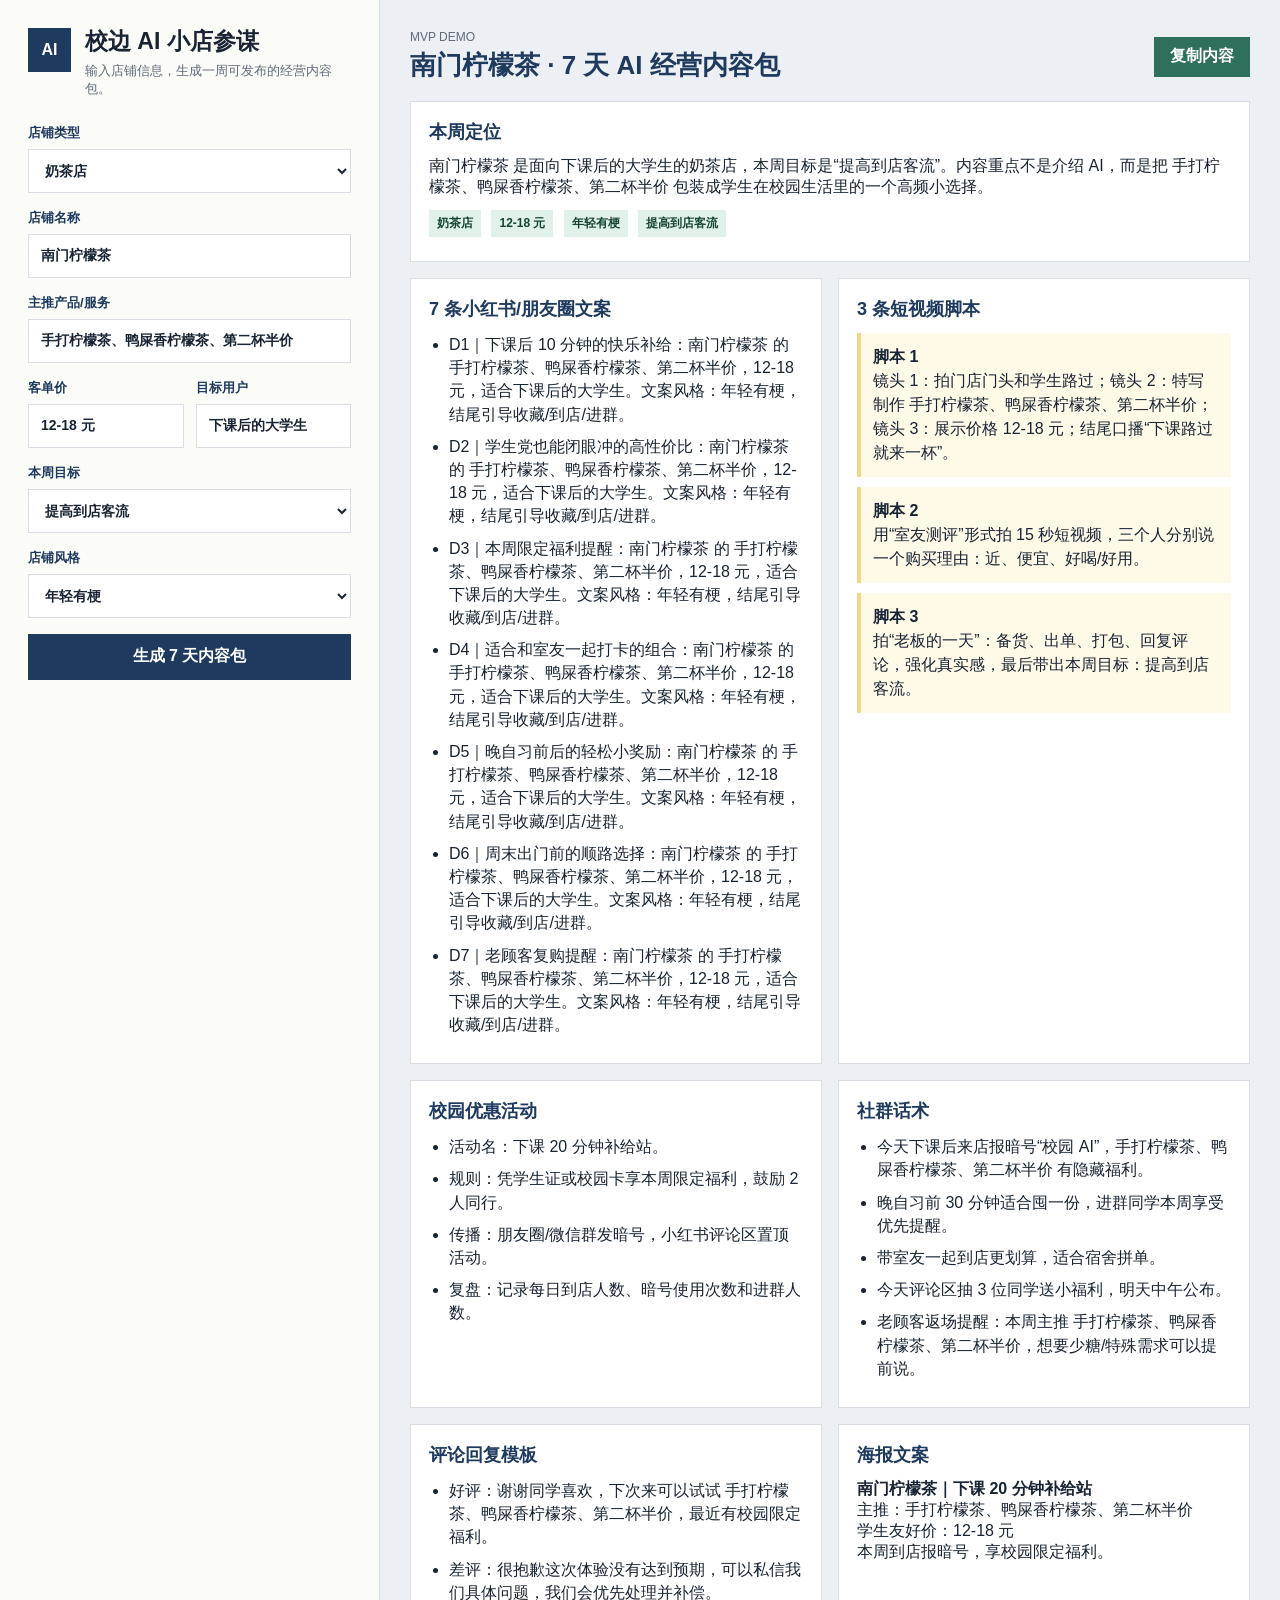
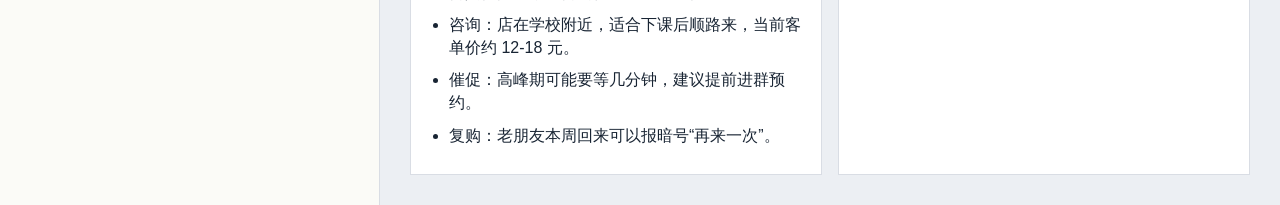
==== prototype/index.html @ ac65cfb4 "Add campus merchant AI validation project" ====
<!doctype html>
<html lang="zh-CN">
<head>
  <meta charset="utf-8" />
  <meta name="viewport" content="width=device-width, initial-scale=1" />
  <title>校边 AI 小店参谋 Demo</title>
  <link rel="stylesheet" href="styles.css" />
</head>
<body>
  <main class="app">
    <aside class="panel input-panel">
      <div class="brand">
        <span class="mark">AI</span>
        <div>
          <h1>校边 AI 小店参谋</h1>
          <p>输入店铺信息，生成一周可发布的经营内容包。</p>
        </div>
      </div>

      <form id="merchantForm">
        <label>
          店铺类型
          <select id="storeType">
            <option>奶茶店</option>
            <option>咖啡店</option>
            <option>小吃店</option>
            <option>美甲店</option>
            <option>打印店</option>
            <option>桌游店</option>
          </select>
        </label>

        <label>
          店铺名称
          <input id="storeName" value="南门柠檬茶" />
        </label>

        <label>
          主推产品/服务
          <input id="product" value="手打柠檬茶、鸭屎香柠檬茶、第二杯半价" />
        </label>

        <div class="row">
          <label>
            客单价
            <input id="price" value="12-18 元" />
          </label>
          <label>
            目标用户
            <input id="audience" value="下课后的大学生" />
          </label>
        </div>

        <label>
          本周目标
          <select id="goal">
            <option>提高到店客流</option>
            <option>推广新品</option>
            <option>提升社群复购</option>
            <option>处理差评</option>
          </select>
        </label>

        <label>
          店铺风格
          <select id="tone">
            <option>年轻有梗</option>
            <option>温柔治愈</option>
            <option>高性价比</option>
            <option>专业可信</option>
          </select>
        </label>

        <button type="submit">生成 7 天内容包</button>
      </form>
    </aside>

    <section class="workspace">
      <div class="toolbar">
        <div>
          <p class="eyebrow">MVP Demo</p>
          <h2 id="outputTitle">南门柠檬茶 · 7 天 AI 经营内容包</h2>
        </div>
        <button id="copyBtn" type="button">复制内容</button>
      </div>

      <div id="output" class="output"></div>
    </section>
  </main>

  <script src="app.js"></script>
</body>
</html>
---- prototype/styles.css ----
:root {
  --ink: #182433;
  --muted: #5f6b7a;
  --line: #d9dde4;
  --paper: #fbfbf7;
  --panel: #ffffff;
  --blue: #1f3a5f;
  --green: #dff1e9;
  --gold: #f3d58b;
}

* {
  box-sizing: border-box;
}

body {
  margin: 0;
  background: #eceff3;
  color: var(--ink);
  font-family: "Microsoft YaHei", "PingFang SC", "Noto Sans SC", Arial, sans-serif;
}

.app {
  min-height: 100vh;
  display: grid;
  grid-template-columns: 380px 1fr;
}

.panel {
  background: var(--paper);
  border-right: 1px solid var(--line);
}

.input-panel {
  padding: 28px;
}

.brand {
  display: flex;
  gap: 14px;
  align-items: flex-start;
  margin-bottom: 26px;
}

.mark {
  width: 44px;
  height: 44px;
  display: grid;
  place-items: center;
  background: var(--blue);
  color: #fff;
  font-weight: 800;
}

h1,
h2,
p {
  margin: 0;
}

h1 {
  font-size: 23px;
  line-height: 1.2;
}

.brand p {
  margin-top: 6px;
  color: var(--muted);
  font-size: 13px;
}

form {
  display: grid;
  gap: 16px;
}

label {
  display: grid;
  gap: 7px;
  color: var(--blue);
  font-size: 13px;
  font-weight: 700;
}

input,
select {
  width: 100%;
  border: 1px solid var(--line);
  background: #fff;
  color: var(--ink);
  padding: 12px;
  min-height: 44px;
  font: inherit;
  font-size: 14px;
  outline: none;
}

input:focus,
select:focus {
  border-color: var(--blue);
  box-shadow: 0 0 0 3px rgba(31, 58, 95, 0.12);
}

.row {
  display: grid;
  grid-template-columns: 1fr 1fr;
  gap: 12px;
}

button {
  min-height: 46px;
  border: 0;
  background: var(--blue);
  color: #fff;
  font: inherit;
  font-weight: 800;
  cursor: pointer;
}

button:hover {
  filter: brightness(1.07);
}

.workspace {
  padding: 30px;
  overflow: auto;
}

.toolbar {
  display: flex;
  justify-content: space-between;
  gap: 20px;
  align-items: center;
  margin-bottom: 18px;
}

.eyebrow {
  color: var(--muted);
  font-size: 12px;
  letter-spacing: 0;
  text-transform: uppercase;
  margin-bottom: 4px;
}

h2 {
  font-size: 26px;
  color: var(--blue);
}

#copyBtn {
  width: 96px;
  min-height: 40px;
  background: #2f6f5e;
}

.output {
  display: grid;
  grid-template-columns: repeat(2, minmax(260px, 1fr));
  gap: 16px;
}

.card {
  background: var(--panel);
  border: 1px solid var(--line);
  padding: 18px;
}

.card.wide {
  grid-column: 1 / -1;
}

.card h3 {
  margin: 0 0 12px;
  color: var(--blue);
  font-size: 18px;
}

.card ul {
  margin: 0;
  padding-left: 20px;
}

.card li {
  margin-bottom: 9px;
  line-height: 1.45;
}

.script {
  display: grid;
  gap: 10px;
}

.script-block {
  border-left: 4px solid var(--gold);
  background: #fff9e8;
  padding: 12px;
  line-height: 1.5;
}

.tag {
  display: inline-block;
  margin-right: 6px;
  margin-bottom: 6px;
  padding: 5px 8px;
  background: var(--green);
  color: #174434;
  font-size: 12px;
  font-weight: 700;
}

@media (max-width: 860px) {
  .app {
    grid-template-columns: 1fr;
  }

  .panel {
    border-right: 0;
    border-bottom: 1px solid var(--line);
  }

  .output {
    grid-template-columns: 1fr;
  }

  .toolbar {
    align-items: flex-start;
    flex-direction: column;
  }

  #copyBtn {
    width: 100%;
  }
}
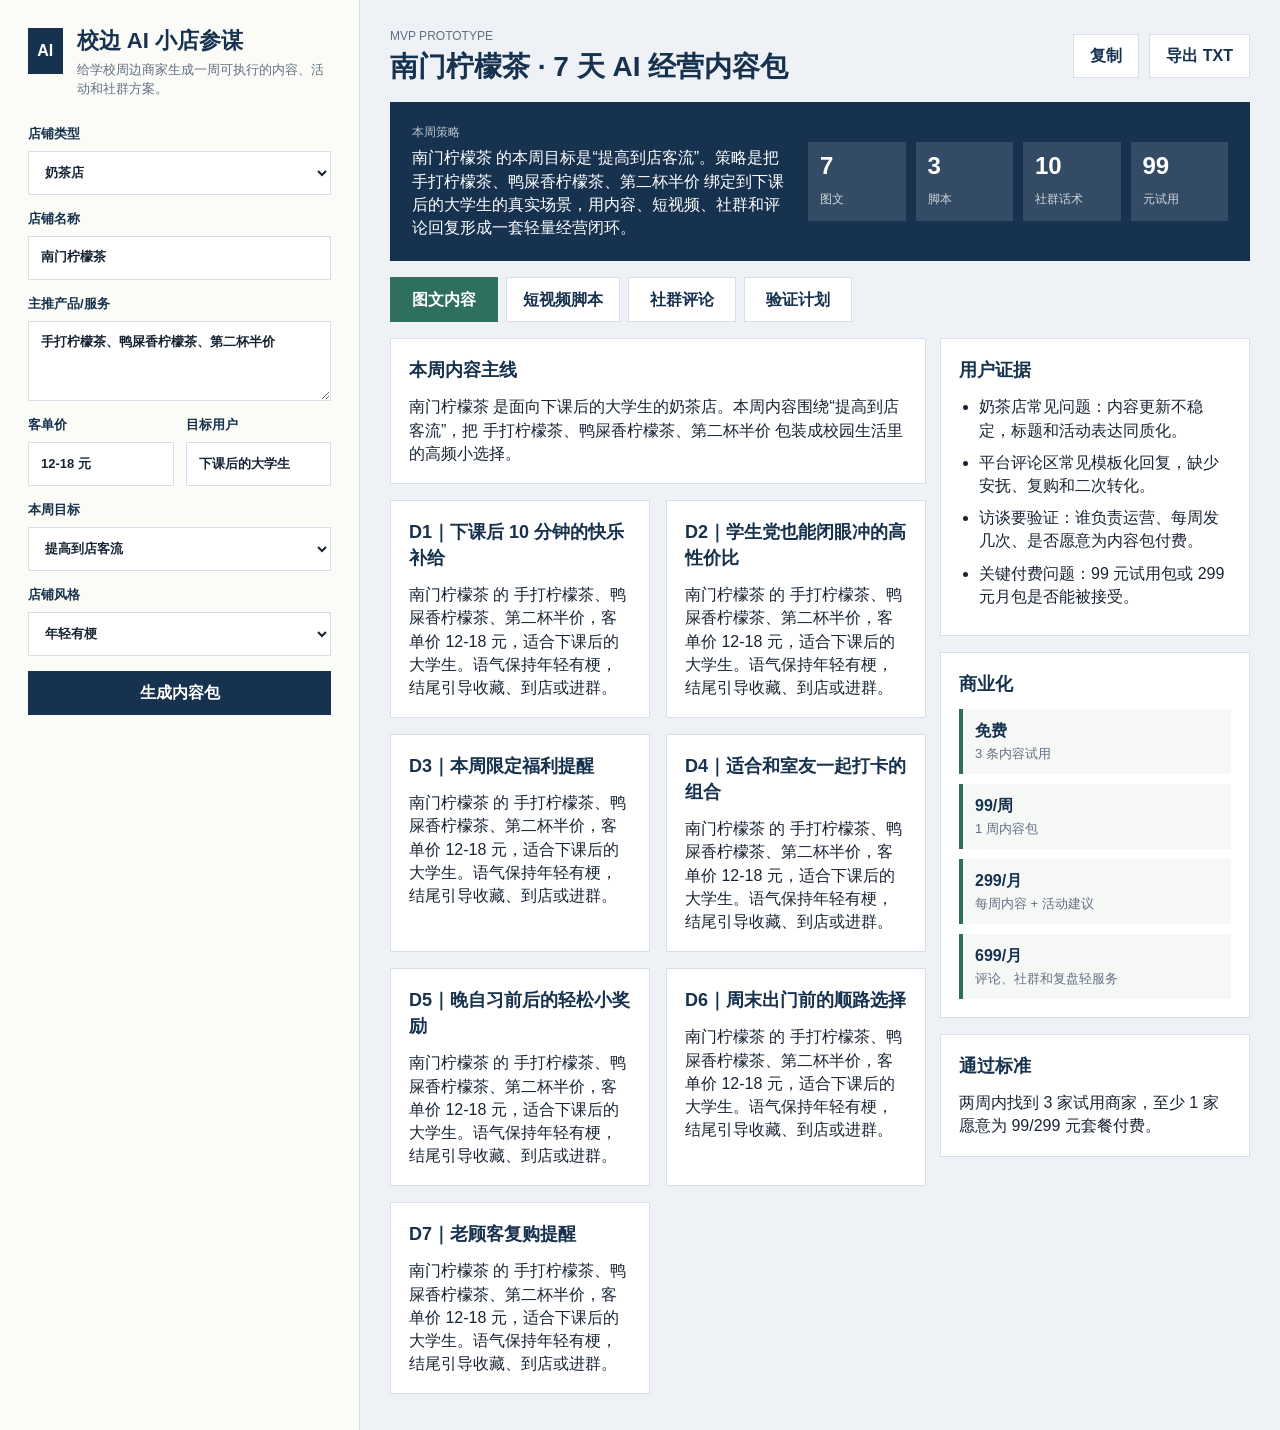
==== commit 52369fd0: "Polish MVP prototype interface" ====
--- a/prototype/index.html
+++ b/prototype/index.html
@@ -7,17 +7,17 @@
   <link rel="stylesheet" href="styles.css" />
 </head>
 <body>
-  <main class="app">
-    <aside class="panel input-panel">
+  <main class="app-shell">
+    <aside class="sidebar">
       <div class="brand">
-        <span class="mark">AI</span>
+        <div class="brand-mark">AI</div>
         <div>
           <h1>校边 AI 小店参谋</h1>
-          <p>输入店铺信息，生成一周可发布的经营内容包。</p>
+          <p>给学校周边商家生成一周可执行的内容、活动和社群方案。</p>
         </div>
       </div>
 
-      <form id="merchantForm">
+      <form id="merchantForm" class="merchant-form">
         <label>
           店铺类型
           <select id="storeType">
@@ -37,10 +37,10 @@
 
         <label>
           主推产品/服务
-          <input id="product" value="手打柠檬茶、鸭屎香柠檬茶、第二杯半价" />
+          <textarea id="product" rows="3">手打柠檬茶、鸭屎香柠檬茶、第二杯半价</textarea>
         </label>
 
-        <div class="row">
+        <div class="form-grid">
           <label>
             客单价
             <input id="price" value="12-18 元" />
@@ -71,23 +71,71 @@
           </select>
         </label>
 
-        <button type="submit">生成 7 天内容包</button>
+        <button class="primary-btn" type="submit">生成内容包</button>
       </form>
     </aside>
 
     <section class="workspace">
-      <div class="toolbar">
+      <header class="topbar">
         <div>
-          <p class="eyebrow">MVP Demo</p>
+          <p class="eyebrow">MVP Prototype</p>
           <h2 id="outputTitle">南门柠檬茶 · 7 天 AI 经营内容包</h2>
         </div>
-        <button id="copyBtn" type="button">复制内容</button>
+        <div class="actions">
+          <button id="copyBtn" type="button" class="ghost-btn">复制</button>
+          <button id="downloadBtn" type="button" class="ghost-btn">导出 TXT</button>
+        </div>
+      </header>
+
+      <section class="summary-band">
+        <div>
+          <p class="eyebrow">本周策略</p>
+          <p id="strategyText" class="strategy-text"></p>
+        </div>
+        <div class="kpi-strip">
+          <div><strong>7</strong><span>图文</span></div>
+          <div><strong>3</strong><span>脚本</span></div>
+          <div><strong>10</strong><span>社群话术</span></div>
+          <div><strong>99</strong><span>元试用</span></div>
+        </div>
+      </section>
+
+      <nav class="tabs" aria-label="内容类型">
+        <button class="tab active" data-tab="posts" type="button">图文内容</button>
+        <button class="tab" data-tab="scripts" type="button">短视频脚本</button>
+        <button class="tab" data-tab="community" type="button">社群评论</button>
+        <button class="tab" data-tab="validation" type="button">验证计划</button>
+      </nav>
+
+      <div class="content-layout">
+        <section id="output" class="output"></section>
+
+        <aside class="right-rail">
+          <section class="rail-section">
+            <h3>用户证据</h3>
+            <ul id="evidenceList"></ul>
+          </section>
+
+          <section class="rail-section">
+            <h3>商业化</h3>
+            <div class="price-list">
+              <div><strong>免费</strong><span>3 条内容试用</span></div>
+              <div><strong>99/周</strong><span>1 周内容包</span></div>
+              <div><strong>299/月</strong><span>每周内容 + 活动建议</span></div>
+              <div><strong>699/月</strong><span>评论、社群和复盘轻服务</span></div>
+            </div>
+          </section>
+
+          <section class="rail-section">
+            <h3>通过标准</h3>
+            <p>两周内找到 3 家试用商家，至少 1 家愿意为 99/299 元套餐付费。</p>
+          </section>
+        </aside>
       </div>
-
-      <div id="output" class="output"></div>
     </section>
   </main>
 
+  <div id="toast" class="toast" aria-live="polite"></div>
   <script src="app.js"></script>
 </body>
 </html>
--- a/prototype/styles.css
+++ b/prototype/styles.css
@@ -1,12 +1,15 @@
 :root {
   --ink: #182433;
-  --muted: #5f6b7a;
-  --line: #d9dde4;
+  --muted: #627083;
   --paper: #fbfbf7;
+  --canvas: #eef1f5;
   --panel: #ffffff;
-  --blue: #1f3a5f;
-  --green: #dff1e9;
-  --gold: #f3d58b;
+  --line: #d9dde5;
+  --blue: #17324f;
+  --green: #2f6f5e;
+  --mint: #e6f3ee;
+  --gold: #f1d27a;
+  --rose: #f3e6e4;
 }
 
 * {
@@ -15,24 +18,36 @@
 
 body {
   margin: 0;
-  background: #eceff3;
+  background: var(--canvas);
   color: var(--ink);
   font-family: "Microsoft YaHei", "PingFang SC", "Noto Sans SC", Arial, sans-serif;
-}
-
-.app {
+  line-height: 1.45;
+  overflow-x: hidden;
+}
+
+button,
+input,
+select,
+textarea {
+  font: inherit;
+}
+
+button {
+  cursor: pointer;
+}
+
+.app-shell {
   min-height: 100vh;
   display: grid;
-  grid-template-columns: 380px 1fr;
-}
-
-.panel {
+  grid-template-columns: 360px minmax(0, 1fr);
+  max-width: 100vw;
+}
+
+.sidebar {
   background: var(--paper);
   border-right: 1px solid var(--line);
-}
-
-.input-panel {
   padding: 28px;
+  min-width: 0;
 }
 
 .brand {
@@ -42,9 +57,13 @@
   margin-bottom: 26px;
 }
 
-.mark {
-  width: 44px;
-  height: 44px;
+.brand > div:last-child {
+  min-width: 0;
+}
+
+.brand-mark {
+  width: 46px;
+  height: 46px;
   display: grid;
   place-items: center;
   background: var(--blue);
@@ -54,24 +73,27 @@
 
 h1,
 h2,
+h3,
 p {
   margin: 0;
 }
 
 h1 {
-  font-size: 23px;
+  color: var(--blue);
+  font-size: 22px;
   line-height: 1.2;
 }
 
 .brand p {
-  margin-top: 6px;
+  margin-top: 7px;
   color: var(--muted);
   font-size: 13px;
-}
-
-form {
-  display: grid;
-  gap: 16px;
+  overflow-wrap: anywhere;
+}
+
+.merchant-form {
+  display: grid;
+  gap: 15px;
 }
 
 label {
@@ -83,53 +105,65 @@
 }
 
 input,
-select {
+select,
+textarea {
   width: 100%;
   border: 1px solid var(--line);
   background: #fff;
   color: var(--ink);
-  padding: 12px;
+  padding: 11px 12px;
   min-height: 44px;
-  font: inherit;
-  font-size: 14px;
   outline: none;
+  resize: vertical;
 }
 
 input:focus,
-select:focus {
+select:focus,
+textarea:focus {
   border-color: var(--blue);
-  box-shadow: 0 0 0 3px rgba(31, 58, 95, 0.12);
-}
-
-.row {
+  box-shadow: 0 0 0 3px rgba(23, 50, 79, 0.12);
+}
+
+.form-grid {
   display: grid;
   grid-template-columns: 1fr 1fr;
   gap: 12px;
 }
 
-button {
-  min-height: 46px;
+.primary-btn,
+.ghost-btn {
+  min-height: 44px;
   border: 0;
+  font-weight: 800;
+}
+
+.primary-btn {
   background: var(--blue);
   color: #fff;
-  font: inherit;
-  font-weight: 800;
-  cursor: pointer;
-}
-
-button:hover {
-  filter: brightness(1.07);
+}
+
+.ghost-btn {
+  border: 1px solid var(--line);
+  background: #fff;
+  color: var(--blue);
+  padding: 0 16px;
+}
+
+.primary-btn:hover,
+.ghost-btn:hover {
+  filter: brightness(1.04);
 }
 
 .workspace {
-  padding: 30px;
+  padding: 28px 30px 36px;
   overflow: auto;
-}
-
-.toolbar {
+  min-width: 0;
+}
+
+.topbar {
   display: flex;
   justify-content: space-between;
-  gap: 20px;
+  gap: 18px;
   align-items: center;
   margin-bottom: 18px;
 }
@@ -139,95 +173,303 @@
   font-size: 12px;
   letter-spacing: 0;
   text-transform: uppercase;
-  margin-bottom: 4px;
+  margin-bottom: 5px;
 }
 
 h2 {
-  font-size: 26px;
-  color: var(--blue);
-}
-
-#copyBtn {
-  width: 96px;
-  min-height: 40px;
-  background: #2f6f5e;
+  color: var(--blue);
+  font-size: 28px;
+  line-height: 1.2;
+  max-width: 100%;
+  word-break: break-word;
+}
+
+.actions {
+  display: flex;
+  gap: 10px;
+}
+
+.summary-band {
+  display: grid;
+  grid-template-columns: minmax(0, 1fr) 420px;
+  gap: 22px;
+  align-items: center;
+  background: var(--blue);
+  color: #fff;
+  padding: 22px;
+  margin-bottom: 16px;
+}
+
+.summary-band .eyebrow {
+  color: rgba(255, 255, 255, 0.72);
+}
+
+.strategy-text {
+  max-width: 820px;
+  font-size: 16px;
+}
+
+.kpi-strip {
+  display: grid;
+  grid-template-columns: repeat(4, 1fr);
+  gap: 10px;
+}
+
+.kpi-strip div {
+  background: rgba(255, 255, 255, 0.12);
+  padding: 12px;
+  min-height: 70px;
+}
+
+.kpi-strip strong {
+  display: block;
+  font-size: 24px;
+  line-height: 1;
+  margin-bottom: 8px;
+}
+
+.kpi-strip span {
+  font-size: 12px;
+  color: rgba(255, 255, 255, 0.78);
+}
+
+.tabs {
+  display: flex;
+  gap: 8px;
+  margin-bottom: 16px;
+  overflow-x: auto;
+}
+
+.tab {
+  border: 1px solid var(--line);
+  background: var(--panel);
+  color: var(--blue);
+  padding: 10px 16px;
+  min-width: 108px;
+  font-weight: 800;
+}
+
+.tab.active {
+  background: var(--green);
+  border-color: var(--green);
+  color: #fff;
+}
+
+.content-layout {
+  display: grid;
+  grid-template-columns: minmax(0, 1fr) 310px;
+  gap: 16px;
 }
 
 .output {
   display: grid;
   grid-template-columns: repeat(2, minmax(260px, 1fr));
   gap: 16px;
-}
-
-.card {
+  align-content: start;
+}
+
+.content-card,
+.rail-section {
   background: var(--panel);
   border: 1px solid var(--line);
   padding: 18px;
 }
 
-.card.wide {
+.content-card.wide {
   grid-column: 1 / -1;
 }
 
-.card h3 {
-  margin: 0 0 12px;
+.content-card h3,
+.rail-section h3 {
   color: var(--blue);
   font-size: 18px;
-}
-
-.card ul {
+  margin-bottom: 12px;
+}
+
+.content-card ul,
+.rail-section ul {
   margin: 0;
   padding-left: 20px;
 }
 
-.card li {
+.content-card li,
+.rail-section li {
   margin-bottom: 9px;
-  line-height: 1.45;
-}
-
-.script {
+}
+
+.content-card p,
+.rail-section p {
+  color: var(--ink);
+}
+
+.script-card {
+  border-left: 5px solid var(--gold);
+  background: #fff8e3;
+  padding: 14px;
+  margin-bottom: 12px;
+}
+
+.script-card strong {
+  color: var(--blue);
+}
+
+.message-grid {
+  display: grid;
+  grid-template-columns: repeat(2, minmax(0, 1fr));
+  gap: 12px;
+}
+
+.message-item {
+  background: var(--mint);
+  padding: 12px;
+}
+
+.timeline {
+  display: grid;
+  grid-template-columns: repeat(4, minmax(150px, 1fr));
+  gap: 12px;
+}
+
+.timeline-item {
+  border-left: 4px solid var(--blue);
+  background: #f6f7f2;
+  padding: 14px;
+}
+
+.timeline-item strong {
+  display: block;
+  color: var(--blue);
+  margin-bottom: 8px;
+}
+
+.right-rail {
+  display: grid;
+  gap: 16px;
+  align-content: start;
+}
+
+.price-list {
   display: grid;
   gap: 10px;
 }
 
-.script-block {
-  border-left: 4px solid var(--gold);
-  background: #fff9e8;
-  padding: 12px;
-  line-height: 1.5;
-}
-
-.tag {
-  display: inline-block;
-  margin-right: 6px;
-  margin-bottom: 6px;
-  padding: 5px 8px;
-  background: var(--green);
-  color: #174434;
-  font-size: 12px;
-  font-weight: 700;
-}
-
-@media (max-width: 860px) {
-  .app {
+.price-list div {
+  display: grid;
+  gap: 3px;
+  border-left: 4px solid var(--green);
+  background: #f6f8f6;
+  padding: 10px 12px;
+}
+
+.price-list strong {
+  color: var(--blue);
+}
+
+.price-list span {
+  color: var(--muted);
+  font-size: 13px;
+}
+
+.toast {
+  position: fixed;
+  left: 50%;
+  bottom: 24px;
+  transform: translateX(-50%);
+  background: var(--blue);
+  color: #fff;
+  padding: 10px 16px;
+  opacity: 0;
+  pointer-events: none;
+  transition: opacity 160ms ease;
+}
+
+.toast.show {
+  opacity: 1;
+}
+
+@media (max-width: 1120px) {
+  .summary-band,
+  .content-layout {
     grid-template-columns: 1fr;
   }
 
-  .panel {
+  .right-rail {
+    grid-template-columns: repeat(3, minmax(0, 1fr));
+  }
+}
+
+@media (max-width: 820px) {
+  .app-shell {
+    grid-template-columns: minmax(0, 1fr);
+  }
+
+  .sidebar {
     border-right: 0;
     border-bottom: 1px solid var(--line);
   }
 
-  .output {
+  .workspace {
+    padding: 22px;
+  }
+
+  .brand {
+    align-items: center;
+  }
+
+  h1 {
+    font-size: 20px;
+  }
+
+  h2 {
+    font-size: 24px;
+    overflow-wrap: anywhere;
+  }
+
+  .form-grid {
     grid-template-columns: 1fr;
   }
 
-  .toolbar {
-    align-items: flex-start;
+  .topbar,
+  .actions {
+    align-items: stretch;
     flex-direction: column;
   }
 
-  #copyBtn {
+  .output,
+  .message-grid,
+  .timeline,
+  .right-rail,
+  .kpi-strip {
+    grid-template-columns: 1fr;
+  }
+
+  .content-card.wide {
+    grid-column: auto;
+  }
+}
+
+@media (max-width: 480px) {
+  .sidebar,
+  .workspace {
+    padding: 20px;
     width: 100%;
-  }
-}
+    max-width: 100vw;
+  }
+
+  .brand p {
+    font-size: 12px;
+  }
+
+  .summary-band {
+    padding: 18px;
+  }
+
+  .tabs {
+    display: grid;
+    grid-template-columns: 1fr 1fr;
+  }
+
+  .tab {
+    min-width: 0;
+  }
+}
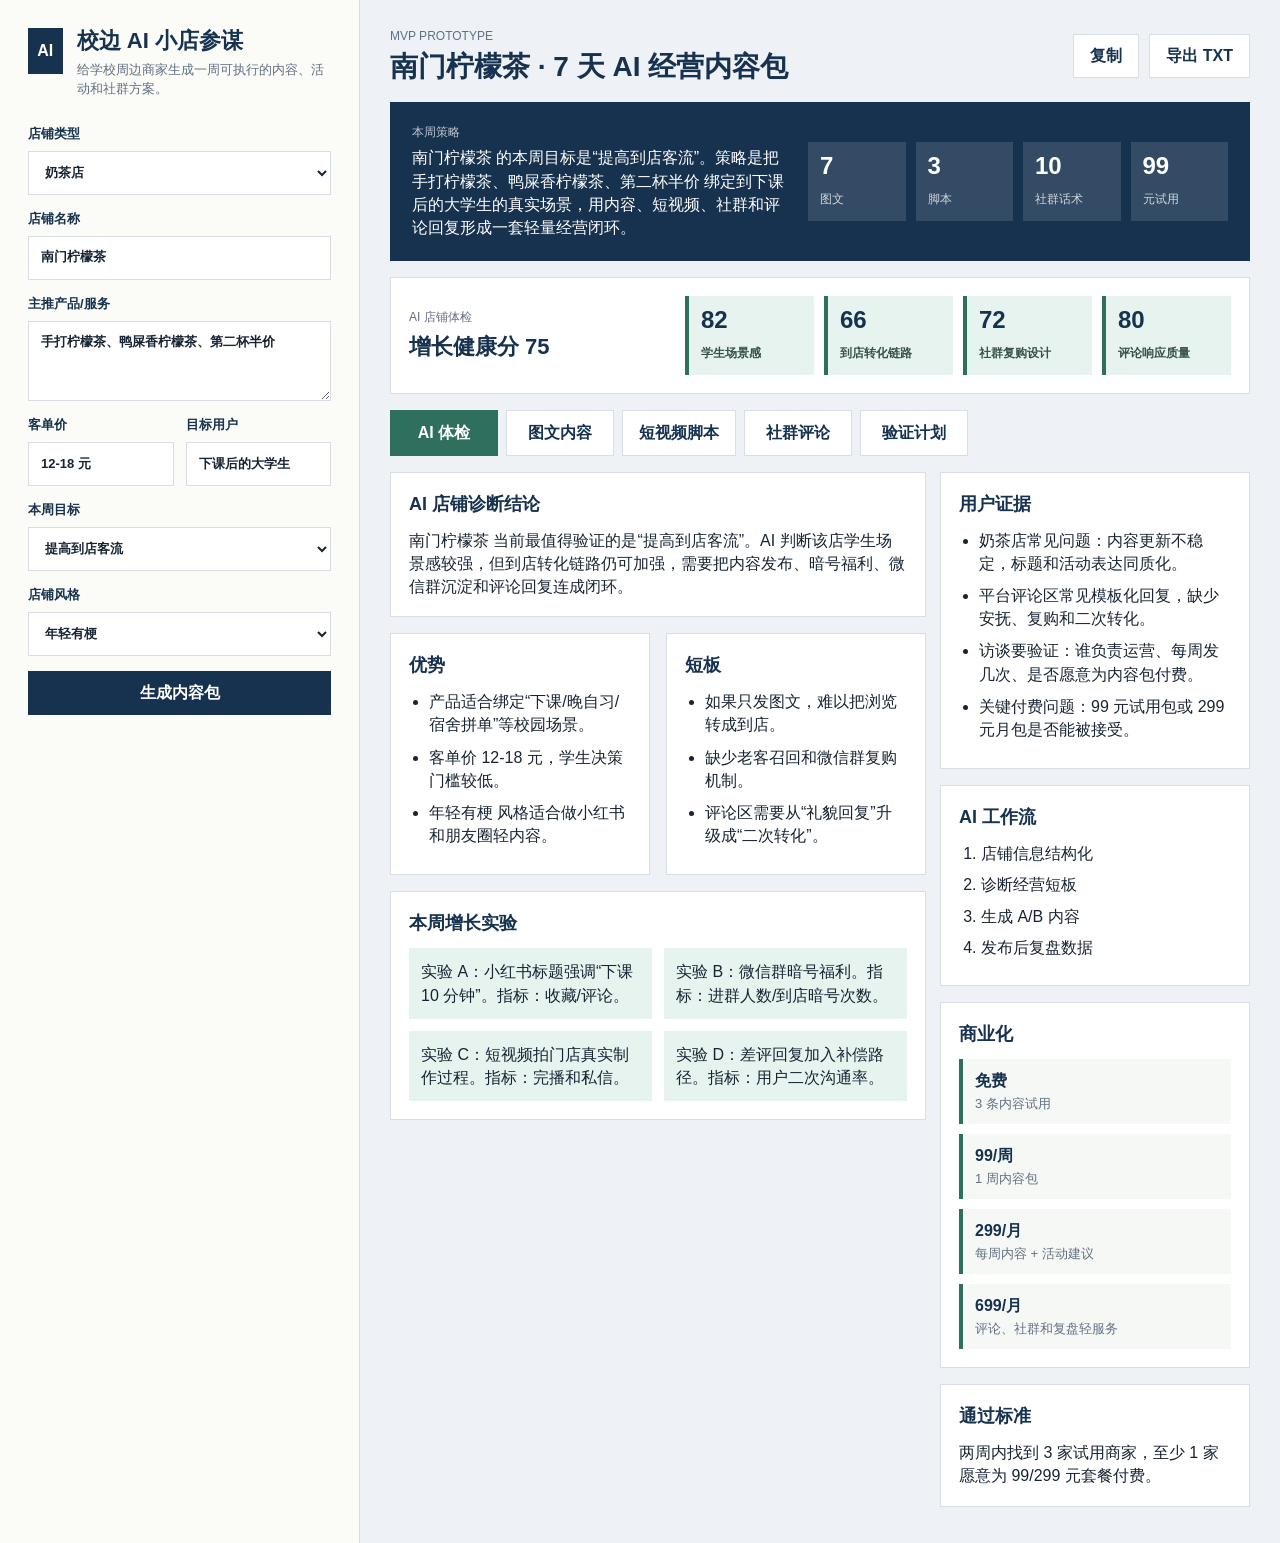
==== commit 65021c82: "Upgrade validation concept and MVP" ====
--- a/prototype/index.html
+++ b/prototype/index.html
@@ -100,8 +100,22 @@
         </div>
       </section>
 
+      <section class="diagnosis-board">
+        <div>
+          <p class="eyebrow">AI 店铺体检</p>
+          <h3 id="healthScore">增长健康分 76</h3>
+        </div>
+        <div class="diagnosis-metrics">
+          <div><strong id="sceneScore">82</strong><span>学生场景感</span></div>
+          <div><strong id="conversionScore">68</strong><span>到店转化链路</span></div>
+          <div><strong id="communityScore">72</strong><span>社群复购设计</span></div>
+          <div><strong id="replyScore">80</strong><span>评论响应质量</span></div>
+        </div>
+      </section>
+
       <nav class="tabs" aria-label="内容类型">
-        <button class="tab active" data-tab="posts" type="button">图文内容</button>
+        <button class="tab active" data-tab="diagnosis" type="button">AI 体检</button>
+        <button class="tab" data-tab="posts" type="button">图文内容</button>
         <button class="tab" data-tab="scripts" type="button">短视频脚本</button>
         <button class="tab" data-tab="community" type="button">社群评论</button>
         <button class="tab" data-tab="validation" type="button">验证计划</button>
@@ -114,6 +128,16 @@
           <section class="rail-section">
             <h3>用户证据</h3>
             <ul id="evidenceList"></ul>
+          </section>
+
+          <section class="rail-section">
+            <h3>AI 工作流</h3>
+            <ol class="workflow-list">
+              <li>店铺信息结构化</li>
+              <li>诊断经营短板</li>
+              <li>生成 A/B 内容</li>
+              <li>发布后复盘数据</li>
+            </ol>
           </section>
 
           <section class="rail-section">
--- a/prototype/styles.css
+++ b/prototype/styles.css
@@ -200,6 +200,49 @@
   margin-bottom: 16px;
 }
 
+.diagnosis-board {
+  display: grid;
+  grid-template-columns: 260px minmax(0, 1fr);
+  gap: 16px;
+  align-items: center;
+  background: var(--panel);
+  border: 1px solid var(--line);
+  padding: 18px;
+  margin-bottom: 16px;
+}
+
+.diagnosis-board h3 {
+  color: var(--blue);
+  font-size: 22px;
+}
+
+.diagnosis-metrics {
+  display: grid;
+  grid-template-columns: repeat(4, 1fr);
+  gap: 10px;
+}
+
+.diagnosis-metrics div {
+  background: var(--mint);
+  border-left: 4px solid var(--green);
+  padding: 12px;
+  min-height: 68px;
+}
+
+.diagnosis-metrics strong {
+  display: block;
+  color: var(--blue);
+  font-size: 24px;
+  line-height: 1;
+  margin-bottom: 8px;
+}
+
+.diagnosis-metrics span {
+  color: #385246;
+  font-size: 12px;
+  font-weight: 700;
+}
+
 .summary-band .eyebrow {
   color: rgba(255, 255, 255, 0.72);
 }
@@ -351,6 +394,15 @@
 .price-list {
   display: grid;
   gap: 10px;
+}
+
+.workflow-list {
+  margin: 0;
+  padding-left: 22px;
+}
+
+.workflow-list li {
+  margin-bottom: 8px;
 }
 
 .price-list div {
@@ -389,6 +441,7 @@
 
 @media (max-width: 1120px) {
   .summary-band,
+  .diagnosis-board,
   .content-layout {
     grid-template-columns: 1fr;
   }
@@ -413,6 +466,8 @@
   }
 
   .brand {
+    display: grid;
+    grid-template-columns: 46px minmax(0, 1fr);
     align-items: center;
   }
 
@@ -423,6 +478,7 @@
   h2 {
     font-size: 24px;
     overflow-wrap: anywhere;
+    word-break: break-all;
   }
 
   .form-grid {
@@ -439,7 +495,8 @@
   .message-grid,
   .timeline,
   .right-rail,
-  .kpi-strip {
+  .kpi-strip,
+  .diagnosis-metrics {
     grid-template-columns: 1fr;
   }
 
@@ -458,6 +515,8 @@
 
   .brand p {
     font-size: 12px;
+    white-space: normal;
+    word-break: break-all;
   }
 
   .summary-band {
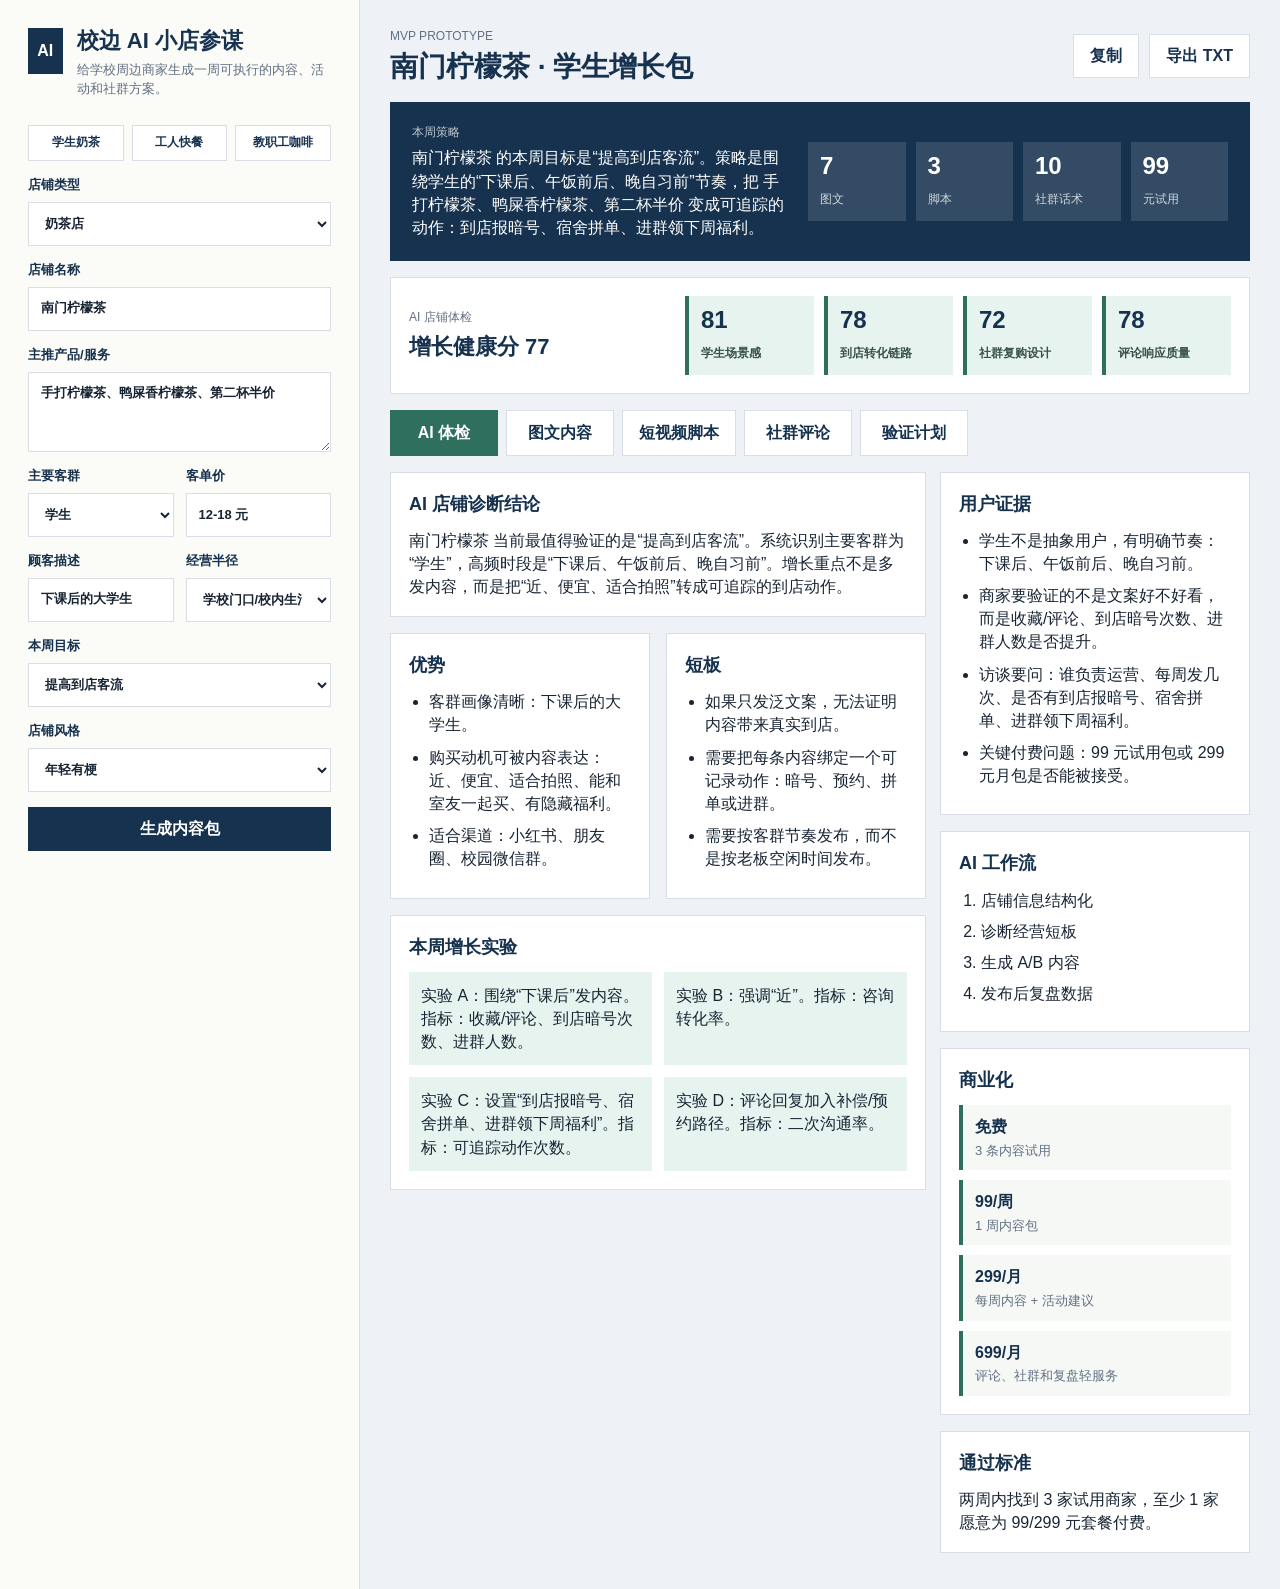
==== commit 5c839e11: "Add audience-driven growth engine" ====
--- a/prototype/index.html
+++ b/prototype/index.html
@@ -18,10 +18,17 @@
       </div>
 
       <form id="merchantForm" class="merchant-form">
+        <div class="preset-row" aria-label="场景样例">
+          <button type="button" data-preset="student">学生奶茶</button>
+          <button type="button" data-preset="worker">工人快餐</button>
+          <button type="button" data-preset="faculty">教职工咖啡</button>
+        </div>
+
         <label>
           店铺类型
           <select id="storeType">
             <option>奶茶店</option>
+            <option>快餐店</option>
             <option>咖啡店</option>
             <option>小吃店</option>
             <option>美甲店</option>
@@ -42,12 +49,35 @@
 
         <div class="form-grid">
           <label>
+            主要客群
+            <select id="audienceType">
+              <option value="student">学生</option>
+              <option value="worker">周边工人</option>
+              <option value="faculty">教职工</option>
+              <option value="resident">社区居民</option>
+              <option value="office">上班族</option>
+              <option value="custom">自定义</option>
+            </select>
+          </label>
+          <label>
             客单价
             <input id="price" value="12-18 元" />
           </label>
+        </div>
+
+        <div class="form-grid">
           <label>
-            目标用户
+            顾客描述
             <input id="audience" value="下课后的大学生" />
+          </label>
+          <label>
+            经营半径
+            <select id="locationContext">
+              <option value="campus">学校门口/校内生活圈</option>
+              <option value="construction">工地/产业园旁</option>
+              <option value="office">写字楼/办公区旁</option>
+              <option value="community">社区/居民区旁</option>
+            </select>
           </label>
         </div>
 
--- a/prototype/styles.css
+++ b/prototype/styles.css
@@ -96,6 +96,26 @@
   gap: 15px;
 }
 
+.preset-row {
+  display: grid;
+  grid-template-columns: repeat(3, 1fr);
+  gap: 8px;
+}
+
+.preset-row button {
+  min-height: 36px;
+  border: 1px solid var(--line);
+  background: #fff;
+  color: var(--blue);
+  font-size: 12px;
+  font-weight: 800;
+}
+
+.preset-row button:hover {
+  background: var(--mint);
+  border-color: var(--green);
+}
+
 label {
   display: grid;
   gap: 7px;
@@ -485,6 +505,10 @@
     grid-template-columns: 1fr;
   }
 
+  .preset-row {
+    grid-template-columns: 1fr;
+  }
+
   .topbar,
   .actions {
     align-items: stretch;
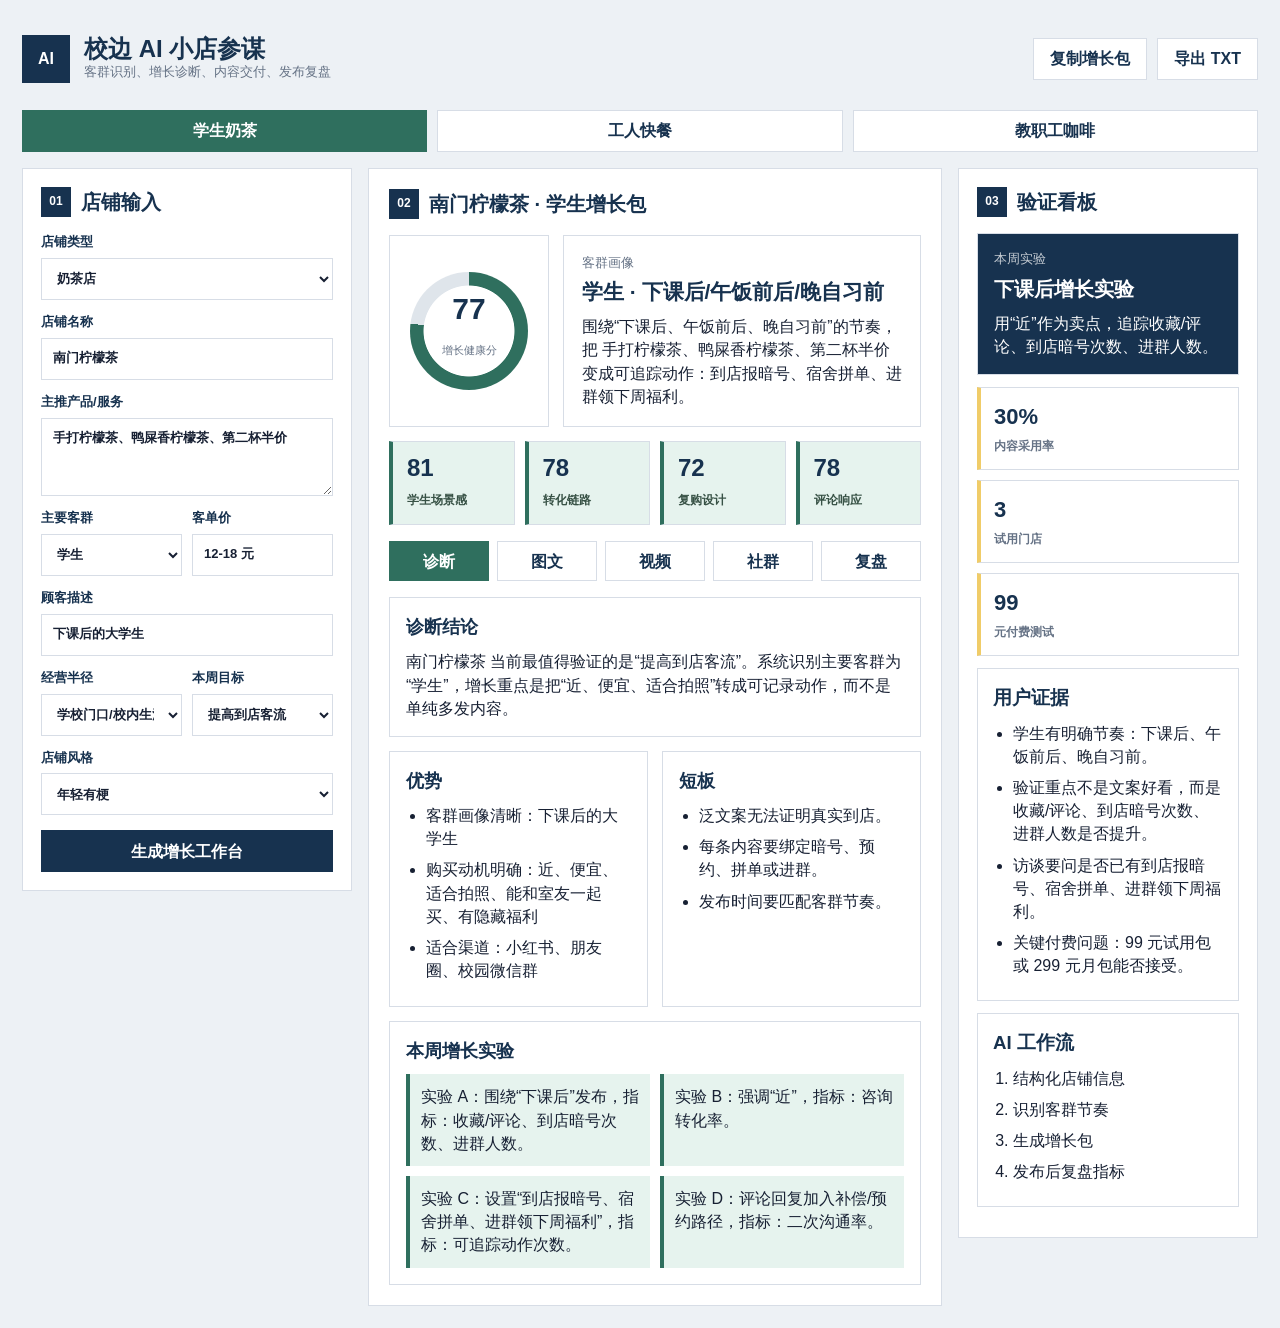
==== commit 875bdb4c: "Redesign A4 and interactive prototype" ====
--- a/prototype/index.html
+++ b/prototype/index.html
@@ -3,189 +3,178 @@
 <head>
   <meta charset="utf-8" />
   <meta name="viewport" content="width=device-width, initial-scale=1" />
-  <title>校边 AI 小店参谋 Demo</title>
+  <title>校边 AI 小店参谋</title>
   <link rel="stylesheet" href="styles.css" />
 </head>
 <body>
-  <main class="app-shell">
-    <aside class="sidebar">
+  <main class="shell">
+    <header class="topbar">
       <div class="brand">
-        <div class="brand-mark">AI</div>
+        <div class="mark">AI</div>
         <div>
           <h1>校边 AI 小店参谋</h1>
-          <p>给学校周边商家生成一周可执行的内容、活动和社群方案。</p>
+          <p>客群识别、增长诊断、内容交付、发布复盘</p>
         </div>
       </div>
+      <div class="top-actions">
+        <button id="copyBtn" type="button">复制增长包</button>
+        <button id="downloadBtn" type="button">导出 TXT</button>
+      </div>
+    </header>
 
-      <form id="merchantForm" class="merchant-form">
-        <div class="preset-row" aria-label="场景样例">
-          <button type="button" data-preset="student">学生奶茶</button>
-          <button type="button" data-preset="worker">工人快餐</button>
-          <button type="button" data-preset="faculty">教职工咖啡</button>
+    <section class="preset-bar" aria-label="场景样例">
+      <button class="preset active" type="button" data-preset="student">学生奶茶</button>
+      <button class="preset" type="button" data-preset="worker">工人快餐</button>
+      <button class="preset" type="button" data-preset="faculty">教职工咖啡</button>
+    </section>
+
+    <section class="workspace">
+      <aside class="input-panel">
+        <div class="panel-title">
+          <span>01</span>
+          <h2>店铺输入</h2>
         </div>
-
-        <label>
-          店铺类型
-          <select id="storeType">
-            <option>奶茶店</option>
-            <option>快餐店</option>
-            <option>咖啡店</option>
-            <option>小吃店</option>
-            <option>美甲店</option>
-            <option>打印店</option>
-            <option>桌游店</option>
-          </select>
-        </label>
-
-        <label>
-          店铺名称
-          <input id="storeName" value="南门柠檬茶" />
-        </label>
-
-        <label>
-          主推产品/服务
-          <textarea id="product" rows="3">手打柠檬茶、鸭屎香柠檬茶、第二杯半价</textarea>
-        </label>
-
-        <div class="form-grid">
+        <form id="merchantForm">
           <label>
-            主要客群
-            <select id="audienceType">
-              <option value="student">学生</option>
-              <option value="worker">周边工人</option>
-              <option value="faculty">教职工</option>
-              <option value="resident">社区居民</option>
-              <option value="office">上班族</option>
-              <option value="custom">自定义</option>
+            店铺类型
+            <select id="storeType">
+              <option>奶茶店</option>
+              <option>快餐店</option>
+              <option>咖啡店</option>
+              <option>小吃店</option>
+              <option>美甲店</option>
+              <option>打印店</option>
+              <option>桌游店</option>
             </select>
           </label>
           <label>
-            客单价
-            <input id="price" value="12-18 元" />
+            店铺名称
+            <input id="storeName" value="南门柠檬茶" />
           </label>
-        </div>
-
-        <div class="form-grid">
+          <label>
+            主推产品/服务
+            <textarea id="product" rows="3">手打柠檬茶、鸭屎香柠檬茶、第二杯半价</textarea>
+          </label>
+          <div class="split">
+            <label>
+              主要客群
+              <select id="audienceType">
+                <option value="student">学生</option>
+                <option value="worker">周边工人</option>
+                <option value="faculty">教职工</option>
+                <option value="resident">社区居民</option>
+                <option value="office">上班族</option>
+                <option value="custom">自定义</option>
+              </select>
+            </label>
+            <label>
+              客单价
+              <input id="price" value="12-18 元" />
+            </label>
+          </div>
           <label>
             顾客描述
             <input id="audience" value="下课后的大学生" />
           </label>
+          <div class="split">
+            <label>
+              经营半径
+              <select id="locationContext">
+                <option value="campus">学校门口/校内生活圈</option>
+                <option value="construction">工地/产业园旁</option>
+                <option value="office">写字楼/办公区旁</option>
+                <option value="community">社区/居民区旁</option>
+              </select>
+            </label>
+            <label>
+              本周目标
+              <select id="goal">
+                <option>提高到店客流</option>
+                <option>推广新品</option>
+                <option>提升社群复购</option>
+                <option>处理差评</option>
+              </select>
+            </label>
+          </div>
           <label>
-            经营半径
-            <select id="locationContext">
-              <option value="campus">学校门口/校内生活圈</option>
-              <option value="construction">工地/产业园旁</option>
-              <option value="office">写字楼/办公区旁</option>
-              <option value="community">社区/居民区旁</option>
+            店铺风格
+            <select id="tone">
+              <option>年轻有梗</option>
+              <option>温柔治愈</option>
+              <option>高性价比</option>
+              <option>专业可信</option>
             </select>
           </label>
+          <button class="primary" type="submit">生成增长工作台</button>
+        </form>
+      </aside>
+
+      <section class="main-panel">
+        <div class="panel-title">
+          <span>02</span>
+          <h2 id="outputTitle">南门柠檬茶 · 学生增长包</h2>
         </div>
 
-        <label>
-          本周目标
-          <select id="goal">
-            <option>提高到店客流</option>
-            <option>推广新品</option>
-            <option>提升社群复购</option>
-            <option>处理差评</option>
-          </select>
-        </label>
+        <section class="diagnosis">
+          <div class="score-card">
+            <div id="scoreRing" class="score-ring" style="--score: 77">
+              <strong id="healthScore">77</strong>
+              <span>增长健康分</span>
+            </div>
+          </div>
+          <div class="profile-card">
+            <p class="eyebrow">客群画像</p>
+            <h3 id="profileTitle">学生 · 下课后/午饭前后/晚自习前</h3>
+            <p id="strategyText">围绕学生的下课、午饭前后、晚自习前节奏，把产品变成可追踪到店动作。</p>
+          </div>
+          <div class="metric-grid">
+            <div><strong id="sceneScore">81</strong><span id="sceneLabel">学生场景感</span></div>
+            <div><strong id="conversionScore">78</strong><span>转化链路</span></div>
+            <div><strong id="communityScore">72</strong><span>复购设计</span></div>
+            <div><strong id="replyScore">78</strong><span>评论响应</span></div>
+          </div>
+        </section>
 
-        <label>
-          店铺风格
-          <select id="tone">
-            <option>年轻有梗</option>
-            <option>温柔治愈</option>
-            <option>高性价比</option>
-            <option>专业可信</option>
-          </select>
-        </label>
+        <nav class="tabs" aria-label="增长包内容">
+          <button class="tab active" data-tab="diagnosis" type="button">诊断</button>
+          <button class="tab" data-tab="posts" type="button">图文</button>
+          <button class="tab" data-tab="scripts" type="button">视频</button>
+          <button class="tab" data-tab="community" type="button">社群</button>
+          <button class="tab" data-tab="validation" type="button">复盘</button>
+        </nav>
 
-        <button class="primary-btn" type="submit">生成内容包</button>
-      </form>
-    </aside>
-
-    <section class="workspace">
-      <header class="topbar">
-        <div>
-          <p class="eyebrow">MVP Prototype</p>
-          <h2 id="outputTitle">南门柠檬茶 · 7 天 AI 经营内容包</h2>
-        </div>
-        <div class="actions">
-          <button id="copyBtn" type="button" class="ghost-btn">复制</button>
-          <button id="downloadBtn" type="button" class="ghost-btn">导出 TXT</button>
-        </div>
-      </header>
-
-      <section class="summary-band">
-        <div>
-          <p class="eyebrow">本周策略</p>
-          <p id="strategyText" class="strategy-text"></p>
-        </div>
-        <div class="kpi-strip">
-          <div><strong>7</strong><span>图文</span></div>
-          <div><strong>3</strong><span>脚本</span></div>
-          <div><strong>10</strong><span>社群话术</span></div>
-          <div><strong>99</strong><span>元试用</span></div>
-        </div>
+        <section id="output" class="output"></section>
       </section>
 
-      <section class="diagnosis-board">
-        <div>
-          <p class="eyebrow">AI 店铺体检</p>
-          <h3 id="healthScore">增长健康分 76</h3>
+      <aside class="insight-panel">
+        <div class="panel-title">
+          <span>03</span>
+          <h2>验证看板</h2>
         </div>
-        <div class="diagnosis-metrics">
-          <div><strong id="sceneScore">82</strong><span>学生场景感</span></div>
-          <div><strong id="conversionScore">68</strong><span>到店转化链路</span></div>
-          <div><strong id="communityScore">72</strong><span>社群复购设计</span></div>
-          <div><strong id="replyScore">80</strong><span>评论响应质量</span></div>
-        </div>
-      </section>
-
-      <nav class="tabs" aria-label="内容类型">
-        <button class="tab active" data-tab="diagnosis" type="button">AI 体检</button>
-        <button class="tab" data-tab="posts" type="button">图文内容</button>
-        <button class="tab" data-tab="scripts" type="button">短视频脚本</button>
-        <button class="tab" data-tab="community" type="button">社群评论</button>
-        <button class="tab" data-tab="validation" type="button">验证计划</button>
-      </nav>
-
-      <div class="content-layout">
-        <section id="output" class="output"></section>
-
-        <aside class="right-rail">
-          <section class="rail-section">
-            <h3>用户证据</h3>
-            <ul id="evidenceList"></ul>
-          </section>
-
-          <section class="rail-section">
-            <h3>AI 工作流</h3>
-            <ol class="workflow-list">
-              <li>店铺信息结构化</li>
-              <li>诊断经营短板</li>
-              <li>生成 A/B 内容</li>
-              <li>发布后复盘数据</li>
-            </ol>
-          </section>
-
-          <section class="rail-section">
-            <h3>商业化</h3>
-            <div class="price-list">
-              <div><strong>免费</strong><span>3 条内容试用</span></div>
-              <div><strong>99/周</strong><span>1 周内容包</span></div>
-              <div><strong>299/月</strong><span>每周内容 + 活动建议</span></div>
-              <div><strong>699/月</strong><span>评论、社群和复盘轻服务</span></div>
-            </div>
-          </section>
-
-          <section class="rail-section">
-            <h3>通过标准</h3>
-            <p>两周内找到 3 家试用商家，至少 1 家愿意为 99/299 元套餐付费。</p>
-          </section>
-        </aside>
-      </div>
+        <section class="experiment">
+          <p class="eyebrow">本周实验</p>
+          <h3 id="experimentTitle">下课后暗号福利</h3>
+          <p id="experimentCopy">把“收藏/评论”转为到店暗号和进群动作。</p>
+        </section>
+        <section class="tracker">
+          <div><strong>30%</strong><span>内容采用率</span></div>
+          <div><strong>3</strong><span>试用门店</span></div>
+          <div><strong>99</strong><span>元付费测试</span></div>
+        </section>
+        <section class="rail-list">
+          <h3>用户证据</h3>
+          <ul id="evidenceList"></ul>
+        </section>
+        <section class="rail-list">
+          <h3>AI 工作流</h3>
+          <ol>
+            <li>结构化店铺信息</li>
+            <li>识别客群节奏</li>
+            <li>生成增长包</li>
+            <li>发布后复盘指标</li>
+          </ol>
+        </section>
+      </aside>
     </section>
   </main>
 
--- a/prototype/styles.css
+++ b/prototype/styles.css
@@ -1,451 +1,392 @@
 :root {
-  --ink: #182433;
-  --muted: #627083;
+  --ink: #172033;
+  --muted: #667386;
+  --canvas: #edf1f5;
   --paper: #fbfbf7;
-  --canvas: #eef1f5;
   --panel: #ffffff;
-  --line: #d9dde5;
+  --line: #d7dde6;
   --blue: #17324f;
   --green: #2f6f5e;
   --mint: #e6f3ee;
-  --gold: #f1d27a;
-  --rose: #f3e6e4;
-}
-
-* {
-  box-sizing: border-box;
-}
+  --gold: #f0cc68;
+  --rose: #f3e5e2;
+}
+
+* { box-sizing: border-box; }
 
 body {
   margin: 0;
+  color: var(--ink);
   background: var(--canvas);
-  color: var(--ink);
-  font-family: "Microsoft YaHei", "PingFang SC", "Noto Sans SC", Arial, sans-serif;
+  font-family: "Microsoft YaHei", "PingFang SC", Arial, sans-serif;
   line-height: 1.45;
-  overflow-x: hidden;
-}
-
-button,
-input,
-select,
-textarea {
-  font: inherit;
-}
-
-button {
-  cursor: pointer;
-}
-
-.app-shell {
+}
+
+button, input, select, textarea { font: inherit; }
+button { cursor: pointer; }
+
+.shell {
   min-height: 100vh;
-  display: grid;
-  grid-template-columns: 360px minmax(0, 1fr);
-  max-width: 100vw;
-}
-
-.sidebar {
-  background: var(--paper);
-  border-right: 1px solid var(--line);
-  padding: 28px;
-  min-width: 0;
+  padding: 22px;
+}
+
+.topbar {
+  min-height: 74px;
+  display: flex;
+  align-items: center;
+  justify-content: space-between;
+  gap: 20px;
+  margin-bottom: 14px;
 }
 
 .brand {
   display: flex;
+  align-items: center;
   gap: 14px;
-  align-items: flex-start;
-  margin-bottom: 26px;
-}
-
-.brand > div:last-child {
   min-width: 0;
 }
 
-.brand-mark {
-  width: 46px;
-  height: 46px;
+.mark {
+  width: 48px;
+  height: 48px;
   display: grid;
   place-items: center;
   background: var(--blue);
   color: #fff;
-  font-weight: 800;
-}
-
-h1,
-h2,
-h3,
-p {
-  margin: 0;
-}
+  font-weight: 900;
+}
+
+h1, h2, h3, p { margin: 0; }
 
 h1 {
   color: var(--blue);
-  font-size: 22px;
-  line-height: 1.2;
-}
-
-.brand p {
-  margin-top: 7px;
+  font-size: 24px;
+  line-height: 1.12;
+}
+
+.brand p, .eyebrow {
   color: var(--muted);
   font-size: 13px;
-  overflow-wrap: anywhere;
-}
-
-.merchant-form {
-  display: grid;
-  gap: 15px;
-}
-
-.preset-row {
-  display: grid;
-  grid-template-columns: repeat(3, 1fr);
-  gap: 8px;
-}
-
-.preset-row button {
-  min-height: 36px;
+}
+
+.top-actions {
+  display: flex;
+  gap: 10px;
+}
+
+.top-actions button, .preset, .primary {
+  min-height: 42px;
   border: 1px solid var(--line);
   background: #fff;
   color: var(--blue);
+  padding: 0 16px;
+  font-weight: 800;
+}
+
+.top-actions button:hover, .preset:hover {
+  border-color: var(--green);
+  background: var(--mint);
+}
+
+.preset-bar {
+  display: grid;
+  grid-template-columns: repeat(3, minmax(0, 1fr));
+  gap: 10px;
+  margin-bottom: 16px;
+}
+
+.preset.active {
+  background: var(--green);
+  border-color: var(--green);
+  color: #fff;
+}
+
+.workspace {
+  display: grid;
+  grid-template-columns: 330px minmax(560px, 1fr) 300px;
+  gap: 16px;
+  align-items: start;
+}
+
+.input-panel, .main-panel, .insight-panel {
+  background: var(--panel);
+  border: 1px solid var(--line);
+}
+
+.input-panel, .insight-panel {
+  padding: 18px;
+}
+
+.main-panel {
+  padding: 20px;
+}
+
+.panel-title {
+  display: flex;
+  align-items: center;
+  gap: 10px;
+  margin-bottom: 16px;
+}
+
+.panel-title span {
+  width: 30px;
+  height: 30px;
+  display: grid;
+  place-items: center;
+  background: var(--blue);
+  color: #fff;
   font-size: 12px;
+  font-weight: 900;
+}
+
+h2 {
+  color: var(--blue);
+  font-size: 20px;
+  line-height: 1.2;
+}
+
+form {
+  display: grid;
+  gap: 13px;
+}
+
+label {
+  display: grid;
+  gap: 6px;
+  color: var(--blue);
+  font-size: 13px;
   font-weight: 800;
 }
 
-.preset-row button:hover {
-  background: var(--mint);
-  border-color: var(--green);
-}
-
-label {
-  display: grid;
-  gap: 7px;
-  color: var(--blue);
-  font-size: 13px;
-  font-weight: 700;
-}
-
-input,
-select,
-textarea {
+input, select, textarea {
   width: 100%;
+  min-height: 42px;
   border: 1px solid var(--line);
   background: #fff;
   color: var(--ink);
-  padding: 11px 12px;
-  min-height: 44px;
+  padding: 10px 11px;
   outline: none;
   resize: vertical;
 }
 
-input:focus,
-select:focus,
-textarea:focus {
+input:focus, select:focus, textarea:focus {
+  border-color: var(--green);
+  box-shadow: 0 0 0 3px rgba(47,111,94,.12);
+}
+
+.split {
+  display: grid;
+  grid-template-columns: 1fr 1fr;
+  gap: 10px;
+}
+
+.primary {
+  background: var(--blue);
+  color: #fff;
   border-color: var(--blue);
-  box-shadow: 0 0 0 3px rgba(23, 50, 79, 0.12);
-}
-
-.form-grid {
-  display: grid;
-  grid-template-columns: 1fr 1fr;
-  gap: 12px;
-}
-
-.primary-btn,
-.ghost-btn {
-  min-height: 44px;
-  border: 0;
-  font-weight: 800;
-}
-
-.primary-btn {
-  background: var(--blue);
-  color: #fff;
-}
-
-.ghost-btn {
+  margin-top: 2px;
+}
+
+.diagnosis {
+  display: grid;
+  grid-template-columns: 160px minmax(0, 1fr);
+  gap: 14px;
+  margin-bottom: 16px;
+}
+
+.score-card, .profile-card, .metric-grid div, .experiment, .tracker div, .rail-list, .output-card {
   border: 1px solid var(--line);
   background: #fff;
-  color: var(--blue);
-  padding: 0 16px;
-}
-
-.primary-btn:hover,
-.ghost-btn:hover {
-  filter: brightness(1.04);
-}
-
-.workspace {
-  padding: 28px 30px 36px;
-  overflow: auto;
-  min-width: 0;
-}
-
-.topbar {
-  display: flex;
-  justify-content: space-between;
-  gap: 18px;
-  align-items: center;
-  margin-bottom: 18px;
-}
-
-.eyebrow {
+}
+
+.score-card {
+  display: grid;
+  place-items: center;
+  padding: 14px;
+}
+
+.score-ring {
+  width: 118px;
+  height: 118px;
+  border-radius: 50%;
+  display: grid;
+  place-items: center;
+  background:
+    radial-gradient(circle at center, #fff 0 54%, transparent 55%),
+    conic-gradient(var(--green) calc(var(--score) * 1%), #dfe5eb 0);
+}
+
+.score-ring strong {
+  color: var(--blue);
+  font-size: 30px;
+  line-height: 1;
+}
+
+.score-ring span {
+  margin-top: -34px;
+  color: var(--muted);
+  font-size: 11px;
+}
+
+.profile-card {
+  padding: 18px;
+}
+
+.profile-card h3 {
+  color: var(--blue);
+  margin: 4px 0 8px;
+  font-size: 21px;
+}
+
+.metric-grid {
+  grid-column: 1 / -1;
+  display: grid;
+  grid-template-columns: repeat(4, minmax(0, 1fr));
+  gap: 10px;
+}
+
+.metric-grid div {
+  padding: 14px;
+  border-left: 4px solid var(--green);
+  background: var(--mint);
+}
+
+.metric-grid strong {
+  display: block;
+  color: var(--blue);
+  font-size: 24px;
+  line-height: 1;
+  margin-bottom: 7px;
+}
+
+.metric-grid span {
+  color: #385246;
+  font-size: 12px;
+  font-weight: 800;
+}
+
+.tabs {
+  display: grid;
+  grid-template-columns: repeat(5, 1fr);
+  gap: 8px;
+  margin-bottom: 16px;
+}
+
+.tab {
+  min-height: 40px;
+  border: 1px solid var(--line);
+  background: #fff;
+  color: var(--blue);
+  font-weight: 900;
+}
+
+.tab.active {
+  border-color: var(--green);
+  background: var(--green);
+  color: #fff;
+}
+
+.output {
+  display: grid;
+  grid-template-columns: repeat(2, minmax(230px, 1fr));
+  gap: 14px;
+}
+
+.output-card {
+  padding: 16px;
+}
+
+.output-card.wide {
+  grid-column: 1 / -1;
+}
+
+.output-card h3 {
+  color: var(--blue);
+  font-size: 18px;
+  margin-bottom: 10px;
+}
+
+.output-card ul, .rail-list ul, .rail-list ol {
+  margin: 0;
+  padding-left: 20px;
+}
+
+.output-card li, .rail-list li {
+  margin-bottom: 8px;
+}
+
+.message-grid {
+  display: grid;
+  grid-template-columns: repeat(2, minmax(0, 1fr));
+  gap: 10px;
+}
+
+.message-item {
+  background: var(--mint);
+  padding: 11px;
+  border-left: 4px solid var(--green);
+}
+
+.script-item {
+  background: #fff8df;
+  border-left: 4px solid var(--gold);
+  padding: 12px;
+  margin-bottom: 10px;
+}
+
+.experiment {
+  padding: 16px;
+  background: var(--blue);
+  color: #fff;
+  margin-bottom: 12px;
+}
+
+.experiment .eyebrow {
+  color: rgba(255,255,255,.75);
+}
+
+.experiment h3 {
+  font-size: 20px;
+  margin: 6px 0 8px;
+}
+
+.tracker {
+  display: grid;
+  gap: 10px;
+  margin-bottom: 12px;
+}
+
+.tracker div {
+  padding: 13px;
+  border-left: 4px solid var(--gold);
+}
+
+.tracker strong {
+  display: block;
+  color: var(--blue);
+  font-size: 22px;
+}
+
+.tracker span {
   color: var(--muted);
   font-size: 12px;
-  letter-spacing: 0;
-  text-transform: uppercase;
-  margin-bottom: 5px;
-}
-
-h2 {
-  color: var(--blue);
-  font-size: 28px;
-  line-height: 1.2;
-  max-width: 100%;
-  word-break: break-word;
-}
-
-.actions {
-  display: flex;
-  gap: 10px;
-}
-
-.summary-band {
-  display: grid;
-  grid-template-columns: minmax(0, 1fr) 420px;
-  gap: 22px;
-  align-items: center;
-  background: var(--blue);
-  color: #fff;
-  padding: 22px;
-  margin-bottom: 16px;
-}
-
-.diagnosis-board {
-  display: grid;
-  grid-template-columns: 260px minmax(0, 1fr);
-  gap: 16px;
-  align-items: center;
-  background: var(--panel);
-  border: 1px solid var(--line);
-  padding: 18px;
-  margin-bottom: 16px;
-}
-
-.diagnosis-board h3 {
-  color: var(--blue);
-  font-size: 22px;
-}
-
-.diagnosis-metrics {
-  display: grid;
-  grid-template-columns: repeat(4, 1fr);
-  gap: 10px;
-}
-
-.diagnosis-metrics div {
-  background: var(--mint);
-  border-left: 4px solid var(--green);
-  padding: 12px;
-  min-height: 68px;
-}
-
-.diagnosis-metrics strong {
-  display: block;
-  color: var(--blue);
-  font-size: 24px;
-  line-height: 1;
-  margin-bottom: 8px;
-}
-
-.diagnosis-metrics span {
-  color: #385246;
-  font-size: 12px;
-  font-weight: 700;
-}
-
-.summary-band .eyebrow {
-  color: rgba(255, 255, 255, 0.72);
-}
-
-.strategy-text {
-  max-width: 820px;
-  font-size: 16px;
-}
-
-.kpi-strip {
-  display: grid;
-  grid-template-columns: repeat(4, 1fr);
-  gap: 10px;
-}
-
-.kpi-strip div {
-  background: rgba(255, 255, 255, 0.12);
-  padding: 12px;
-  min-height: 70px;
-}
-
-.kpi-strip strong {
-  display: block;
-  font-size: 24px;
-  line-height: 1;
-  margin-bottom: 8px;
-}
-
-.kpi-strip span {
-  font-size: 12px;
-  color: rgba(255, 255, 255, 0.78);
-}
-
-.tabs {
-  display: flex;
-  gap: 8px;
-  margin-bottom: 16px;
-  overflow-x: auto;
-}
-
-.tab {
-  border: 1px solid var(--line);
-  background: var(--panel);
-  color: var(--blue);
-  padding: 10px 16px;
-  min-width: 108px;
   font-weight: 800;
 }
 
-.tab.active {
-  background: var(--green);
-  border-color: var(--green);
-  color: #fff;
-}
-
-.content-layout {
-  display: grid;
-  grid-template-columns: minmax(0, 1fr) 310px;
-  gap: 16px;
-}
-
-.output {
-  display: grid;
-  grid-template-columns: repeat(2, minmax(260px, 1fr));
-  gap: 16px;
-  align-content: start;
-}
-
-.content-card,
-.rail-section {
-  background: var(--panel);
-  border: 1px solid var(--line);
-  padding: 18px;
-}
-
-.content-card.wide {
-  grid-column: 1 / -1;
-}
-
-.content-card h3,
-.rail-section h3 {
-  color: var(--blue);
-  font-size: 18px;
+.rail-list {
+  padding: 15px;
   margin-bottom: 12px;
 }
 
-.content-card ul,
-.rail-section ul {
-  margin: 0;
-  padding-left: 20px;
-}
-
-.content-card li,
-.rail-section li {
-  margin-bottom: 9px;
-}
-
-.content-card p,
-.rail-section p {
-  color: var(--ink);
-}
-
-.script-card {
-  border-left: 5px solid var(--gold);
-  background: #fff8e3;
-  padding: 14px;
-  margin-bottom: 12px;
-}
-
-.script-card strong {
-  color: var(--blue);
-}
-
-.message-grid {
-  display: grid;
-  grid-template-columns: repeat(2, minmax(0, 1fr));
-  gap: 12px;
-}
-
-.message-item {
-  background: var(--mint);
-  padding: 12px;
-}
-
-.timeline {
-  display: grid;
-  grid-template-columns: repeat(4, minmax(150px, 1fr));
-  gap: 12px;
-}
-
-.timeline-item {
-  border-left: 4px solid var(--blue);
-  background: #f6f7f2;
-  padding: 14px;
-}
-
-.timeline-item strong {
-  display: block;
-  color: var(--blue);
-  margin-bottom: 8px;
-}
-
-.right-rail {
-  display: grid;
-  gap: 16px;
-  align-content: start;
-}
-
-.price-list {
-  display: grid;
-  gap: 10px;
-}
-
-.workflow-list {
-  margin: 0;
-  padding-left: 22px;
-}
-
-.workflow-list li {
-  margin-bottom: 8px;
-}
-
-.price-list div {
-  display: grid;
-  gap: 3px;
-  border-left: 4px solid var(--green);
-  background: #f6f8f6;
-  padding: 10px 12px;
-}
-
-.price-list strong {
-  color: var(--blue);
-}
-
-.price-list span {
-  color: var(--muted);
-  font-size: 13px;
+.rail-list h3 {
+  color: var(--blue);
+  margin-bottom: 10px;
 }
 
 .toast {
   position: fixed;
   left: 50%;
-  bottom: 24px;
+  bottom: 22px;
   transform: translateX(-50%);
   background: var(--blue);
   color: #fff;
@@ -455,104 +396,39 @@
   transition: opacity 160ms ease;
 }
 
-.toast.show {
-  opacity: 1;
-}
-
-@media (max-width: 1120px) {
-  .summary-band,
-  .diagnosis-board,
-  .content-layout {
-    grid-template-columns: 1fr;
-  }
-
-  .right-rail {
-    grid-template-columns: repeat(3, minmax(0, 1fr));
+.toast.show { opacity: 1; }
+
+@media (max-width: 1180px) {
+  .workspace {
+    grid-template-columns: 320px minmax(0, 1fr);
+  }
+  .insight-panel {
+    grid-column: 1 / -1;
+  }
+  .diagnosis {
+    grid-template-columns: 150px minmax(0, 1fr);
   }
 }
 
 @media (max-width: 820px) {
-  .app-shell {
-    grid-template-columns: minmax(0, 1fr);
-  }
-
-  .sidebar {
-    border-right: 0;
-    border-bottom: 1px solid var(--line);
-  }
-
-  .workspace {
-    padding: 22px;
-  }
-
-  .brand {
-    display: grid;
-    grid-template-columns: 46px minmax(0, 1fr);
-    align-items: center;
-  }
-
-  h1 {
-    font-size: 20px;
-  }
-
-  h2 {
-    font-size: 24px;
-    overflow-wrap: anywhere;
-    word-break: break-all;
-  }
-
-  .form-grid {
-    grid-template-columns: 1fr;
-  }
-
-  .preset-row {
-    grid-template-columns: 1fr;
-  }
-
-  .topbar,
-  .actions {
+  .shell { padding: 16px; }
+  .topbar, .top-actions {
     align-items: stretch;
     flex-direction: column;
   }
-
-  .output,
-  .message-grid,
-  .timeline,
-  .right-rail,
-  .kpi-strip,
-  .diagnosis-metrics {
+  .workspace, .diagnosis, .output, .message-grid, .metric-grid, .preset-bar {
     grid-template-columns: 1fr;
   }
-
-  .content-card.wide {
-    grid-column: auto;
-  }
-}
-
-@media (max-width: 480px) {
-  .sidebar,
-  .workspace {
-    padding: 20px;
-    width: 100%;
-    max-width: 100vw;
-  }
-
-  .brand p {
-    font-size: 12px;
-    white-space: normal;
-    word-break: break-all;
-  }
-
-  .summary-band {
-    padding: 18px;
-  }
-
+  .main-panel, .input-panel, .insight-panel {
+    padding: 16px;
+  }
+  .split {
+    grid-template-columns: 1fr;
+  }
   .tabs {
-    display: grid;
-    grid-template-columns: 1fr 1fr;
-  }
-
-  .tab {
-    min-width: 0;
-  }
-}
+    grid-template-columns: repeat(2, 1fr);
+  }
+  h1 { font-size: 22px; }
+  h2 { font-size: 18px; }
+  .output-card.wide { grid-column: auto; }
+}
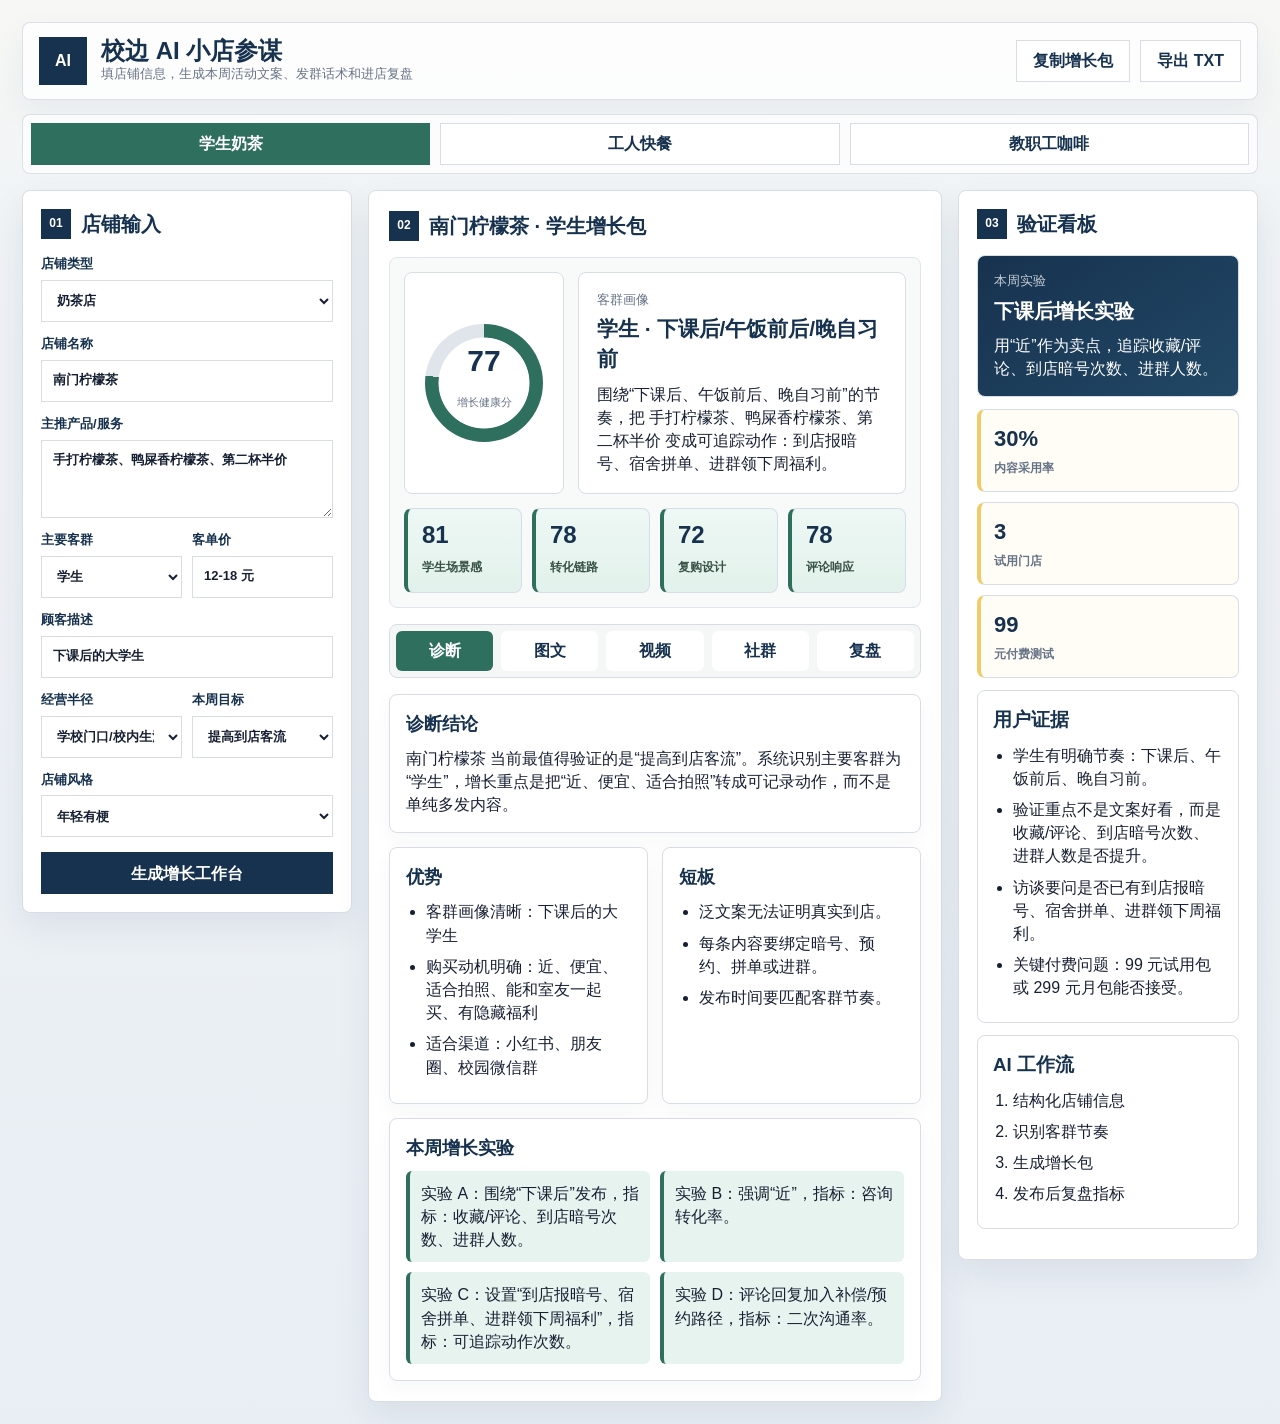
==== commit 76a5f905: "Improve A4 evidence and MVP reasoning" ====
--- a/prototype/index.html
+++ b/prototype/index.html
@@ -13,7 +13,7 @@
         <div class="mark">AI</div>
         <div>
           <h1>校边 AI 小店参谋</h1>
-          <p>客群识别、增长诊断、内容交付、发布复盘</p>
+          <p>填店铺信息，生成本周活动文案、发群话术和进店复盘</p>
         </div>
       </div>
       <div class="top-actions">
--- a/prototype/styles.css
+++ b/prototype/styles.css
@@ -17,7 +17,8 @@
 body {
   margin: 0;
   color: var(--ink);
-  background: var(--canvas);
+  background:
+    linear-gradient(180deg, #f7f8f5 0, #eef2f6 280px, #e9eef4 100%);
   font-family: "Microsoft YaHei", "PingFang SC", Arial, sans-serif;
   line-height: 1.45;
 }
@@ -27,6 +28,8 @@
 
 .shell {
   min-height: 100vh;
+  max-width: 1480px;
+  margin: 0 auto;
   padding: 22px;
 }
 
@@ -37,6 +40,11 @@
   justify-content: space-between;
   gap: 20px;
   margin-bottom: 14px;
+  padding: 14px 16px;
+  background: rgba(255,255,255,.74);
+  border: 1px solid rgba(215,221,230,.9);
+  border-radius: 8px;
+  box-shadow: 0 12px 32px rgba(23,50,79,.06);
 }
 
 .brand {
@@ -93,6 +101,10 @@
   grid-template-columns: repeat(3, minmax(0, 1fr));
   gap: 10px;
   margin-bottom: 16px;
+  padding: 8px;
+  background: rgba(255,255,255,.72);
+  border: 1px solid rgba(215,221,230,.9);
+  border-radius: 8px;
 }
 
 .preset.active {
@@ -111,6 +123,8 @@
 .input-panel, .main-panel, .insight-panel {
   background: var(--panel);
   border: 1px solid var(--line);
+  border-radius: 8px;
+  box-shadow: 0 14px 34px rgba(23,50,79,.08);
 }
 
 .input-panel, .insight-panel {
@@ -192,11 +206,16 @@
   grid-template-columns: 160px minmax(0, 1fr);
   gap: 14px;
   margin-bottom: 16px;
+  padding: 14px;
+  border: 1px solid #dfe5eb;
+  background: #f8faf9;
+  border-radius: 8px;
 }
 
 .score-card, .profile-card, .metric-grid div, .experiment, .tracker div, .rail-list, .output-card {
   border: 1px solid var(--line);
   background: #fff;
+  border-radius: 8px;
 }
 
 .score-card {
@@ -248,7 +267,7 @@
 .metric-grid div {
   padding: 14px;
   border-left: 4px solid var(--green);
-  background: var(--mint);
+  background: linear-gradient(180deg, #eef8f4, #e2f1eb);
 }
 
 .metric-grid strong {
@@ -270,14 +289,19 @@
   grid-template-columns: repeat(5, 1fr);
   gap: 8px;
   margin-bottom: 16px;
+  padding: 6px;
+  background: #f4f7f6;
+  border: 1px solid var(--line);
+  border-radius: 8px;
 }
 
 .tab {
   min-height: 40px;
-  border: 1px solid var(--line);
+  border: 0;
   background: #fff;
   color: var(--blue);
   font-weight: 900;
+  border-radius: 6px;
 }
 
 .tab.active {
@@ -294,6 +318,7 @@
 
 .output-card {
   padding: 16px;
+  box-shadow: 0 8px 22px rgba(23,50,79,.04);
 }
 
 .output-card.wide {
@@ -325,6 +350,7 @@
   background: var(--mint);
   padding: 11px;
   border-left: 4px solid var(--green);
+  border-radius: 6px;
 }
 
 .script-item {
@@ -332,11 +358,12 @@
   border-left: 4px solid var(--gold);
   padding: 12px;
   margin-bottom: 10px;
+  border-radius: 6px;
 }
 
 .experiment {
   padding: 16px;
-  background: var(--blue);
+  background: linear-gradient(145deg, #17324f, #214866);
   color: #fff;
   margin-bottom: 12px;
 }
@@ -359,6 +386,7 @@
 .tracker div {
   padding: 13px;
   border-left: 4px solid var(--gold);
+  background: #fffdf6;
 }
 
 .tracker strong {
@@ -398,6 +426,186 @@
 
 .toast.show { opacity: 1; }
 
+body.shot-mode {
+  overflow: hidden;
+}
+
+.shot-mode .shell {
+  max-width: none;
+  width: 2000px;
+  min-height: 900px;
+  padding: 18px 24px;
+  transform: scale(.8);
+  transform-origin: top left;
+}
+
+.shot-mode .topbar {
+  min-height: 60px;
+  margin-bottom: 10px;
+  padding: 10px 14px;
+  box-shadow: 0 8px 22px rgba(23,50,79,.05);
+}
+
+.shot-mode .mark {
+  width: 44px;
+  height: 44px;
+}
+
+.shot-mode h1 {
+  font-size: 22px;
+}
+
+.shot-mode .top-actions button,
+.shot-mode .preset,
+.shot-mode .primary {
+  min-height: 36px;
+  padding: 0 14px;
+}
+
+.shot-mode .preset-bar {
+  gap: 8px;
+  margin-bottom: 12px;
+  padding: 6px;
+}
+
+.shot-mode .workspace {
+  grid-template-columns: 315px minmax(690px, 1fr) 290px;
+  gap: 12px;
+}
+
+.shot-mode .input-panel,
+.shot-mode .insight-panel {
+  padding: 14px;
+}
+
+.shot-mode .main-panel {
+  padding: 14px;
+}
+
+.shot-mode .panel-title {
+  gap: 8px;
+  margin-bottom: 10px;
+}
+
+.shot-mode .panel-title span {
+  width: 28px;
+  height: 28px;
+}
+
+.shot-mode h2 {
+  font-size: 19px;
+}
+
+.shot-mode form {
+  gap: 8px;
+}
+
+.shot-mode label {
+  gap: 4px;
+  font-size: 12px;
+}
+
+.shot-mode input,
+.shot-mode select,
+.shot-mode textarea {
+  min-height: 34px;
+  padding: 7px 9px;
+}
+
+.shot-mode textarea {
+  height: 56px;
+}
+
+.shot-mode .diagnosis {
+  grid-template-columns: 132px minmax(0, 1fr);
+  gap: 10px;
+  margin-bottom: 10px;
+  padding: 10px;
+}
+
+.shot-mode .score-card {
+  padding: 10px;
+}
+
+.shot-mode .score-ring {
+  width: 96px;
+  height: 96px;
+}
+
+.shot-mode .score-ring strong {
+  font-size: 26px;
+}
+
+.shot-mode .score-ring span {
+  margin-top: -28px;
+  font-size: 10px;
+}
+
+.shot-mode .profile-card {
+  padding: 14px;
+}
+
+.shot-mode .profile-card h3 {
+  font-size: 20px;
+  margin-bottom: 6px;
+}
+
+.shot-mode .metric-grid {
+  gap: 8px;
+}
+
+.shot-mode .metric-grid div {
+  padding: 10px;
+}
+
+.shot-mode .metric-grid strong {
+  font-size: 22px;
+  margin-bottom: 5px;
+}
+
+.shot-mode .tabs {
+  gap: 6px;
+  margin-bottom: 10px;
+  padding: 5px;
+}
+
+.shot-mode .tab {
+  min-height: 34px;
+}
+
+.shot-mode .output {
+  gap: 10px;
+}
+
+.shot-mode .output-card {
+  padding: 12px;
+}
+
+.shot-mode .output-card h3 {
+  font-size: 17px;
+  margin-bottom: 7px;
+}
+
+.shot-mode .output-card li,
+.shot-mode .rail-list li {
+  margin-bottom: 5px;
+}
+
+.shot-mode .experiment {
+  padding: 12px;
+  margin-bottom: 9px;
+}
+
+.shot-mode .tracker {
+  gap: 8px;
+  margin-bottom: 9px;
+}
+
+.shot-mode .tracker div,
+.shot-mode .rail-list {
+  padding: 11px;
+}
+
 @media (max-width: 1180px) {
   .workspace {
     grid-template-columns: 320px minmax(0, 1fr);
